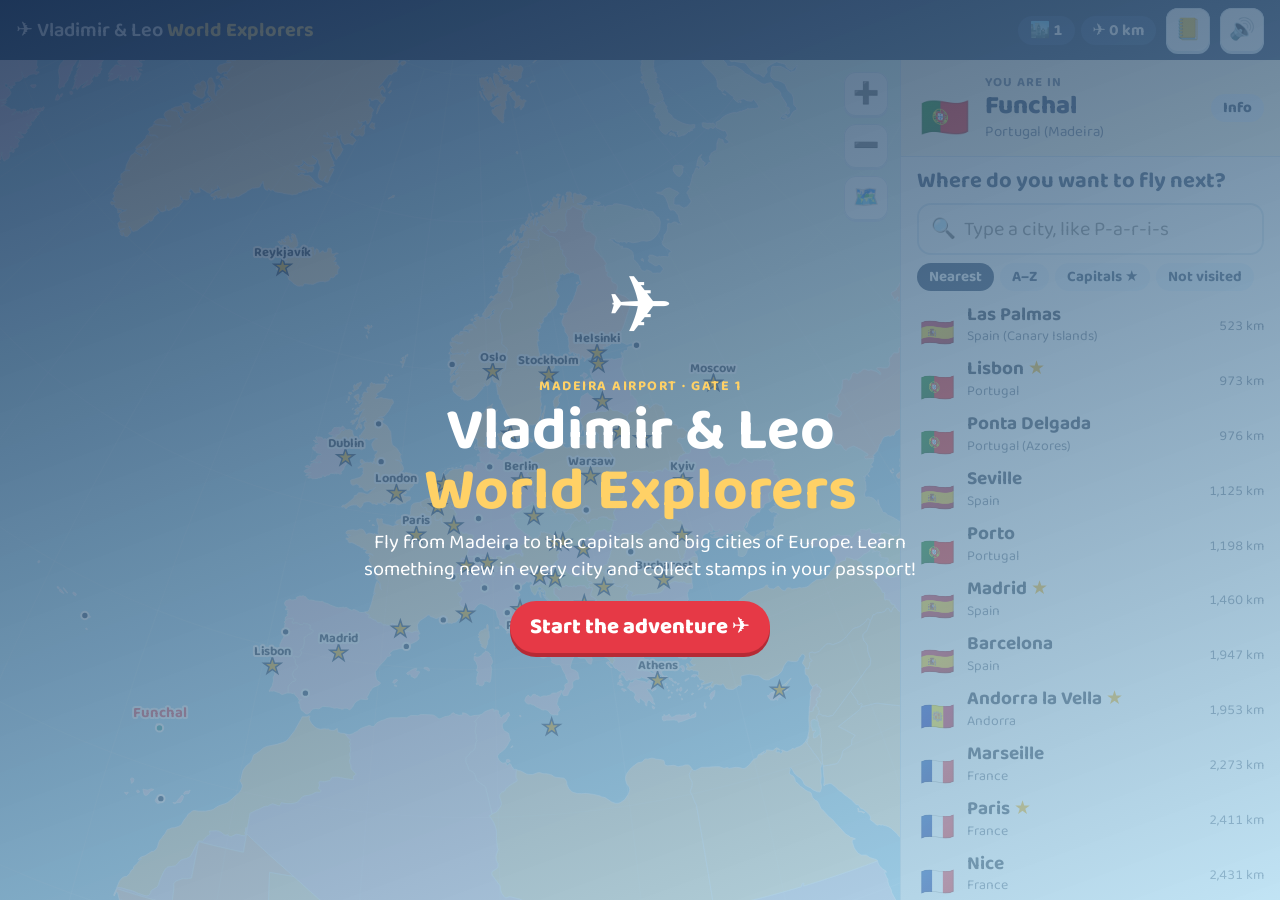
==== vladimir-and-leo/index.html @ 097465ca "Add Vladimir & Leo World Explorers: fly from Madeira around Europe A travel game for kids aged 7-8: " ====
<!doctype html>
<html lang="en">
<head>
<meta charset="utf-8">
<meta name="viewport" content="width=device-width, initial-scale=1, viewport-fit=cover">
<title>Vladimir &amp; Leo World Explorers</title>
<meta name="description" content="A kids' travel game: fly from Madeira Airport to the cities of Europe and learn about each one.">
<link rel="icon" href="data:image/svg+xml,<svg xmlns='http://www.w3.org/2000/svg' viewBox='0 0 100 100'><text y='.9em' font-size='90'>✈️</text></svg>">
<link rel="preconnect" href="https://fonts.googleapis.com">
<link rel="preconnect" href="https://fonts.gstatic.com" crossorigin>
<link href="https://fonts.googleapis.com/css2?family=Baloo+2:wght@500;600;700;800&display=swap" rel="stylesheet">
<link rel="stylesheet" href="style.css">
</head>
<body>

<!-- Ecranul de start -->
<div class="overlay start" id="start">
  <div class="start-card">
    <div class="start-plane" aria-hidden="true">✈️</div>
    <p class="eyebrow">Madeira Airport · Gate 1</p>
    <h1>Vladimir &amp; Leo<br><span>World Explorers</span></h1>
    <p class="lead">Fly from Madeira to the capitals and big cities of Europe. Learn something new in every city and collect stamps in your passport!</p>
    <div class="start-buttons">
      <button class="btn primary" id="start-btn">Start the adventure ✈️</button>
      <button class="btn ghost" id="new-btn" hidden>New journey from Madeira</button>
    </div>
  </div>
</div>

<div class="app" id="app">
  <header class="topbar">
    <div class="brand"><span aria-hidden="true">✈️</span> Vladimir &amp; Leo <b>World Explorers</b></div>
    <div class="chips">
      <span class="chip" id="chip-cities" title="Cities visited">🏙️ 1</span>
      <span class="chip" id="chip-km" title="Kilometers flown">✈️ 0 km</span>
    </div>
    <button class="icon" id="passport-btn" aria-label="Passport">📒</button>
    <button class="icon" id="sound-btn" aria-label="Sound">🔊</button>
  </header>

  <main class="main">
    <section class="map-wrap" id="map-wrap">
      <svg id="map" role="img" aria-label="Map of Europe with cities"></svg>
      <div class="tooltip" id="tooltip" hidden></div>
      <div class="map-controls">
        <button class="icon" id="zoom-in" aria-label="Zoom in">➕</button>
        <button class="icon" id="zoom-out" aria-label="Zoom out">➖</button>
        <button class="icon" id="zoom-home" aria-label="Show all of Europe">🗺️</button>
      </div>
      <button class="btn primary map-fly" id="map-fly" hidden></button>
    </section>

    <aside class="panel" id="panel">
      <div class="here">
        <div class="here-flag" id="here-flag"></div>
        <div>
          <div class="label">You are in</div>
          <div class="here-name" id="here-name"></div>
          <div class="here-country" id="here-country"></div>
        </div>
        <button class="btn small" id="info-btn">Info</button>
      </div>

      <div id="choose">
        <h2>Where do you want to fly next?</h2>
        <div class="search">
          <span aria-hidden="true">🔍</span>
          <input id="search" type="search" placeholder="Type a city, like P-a-r-i-s" autocomplete="off" aria-label="Search for a city">
        </div>
        <div class="filters" role="group" aria-label="Sort and filter">
          <button class="filter on" data-sort="near">Nearest</button>
          <button class="filter" data-sort="az">A–Z</button>
          <button class="filter" data-sort="capitals">Capitals ★</button>
          <button class="filter" data-sort="new">Not visited</button>
        </div>
        <ul class="list" id="list" role="listbox" aria-label="Cities"></ul>
      </div>

      <div class="boarding" id="boarding" hidden>
        <div class="ticket">
          <div class="ticket-top">BOARDING PASS · Vladimir &amp; Leo</div>
          <div class="ticket-route">
            <div><small>From</small><b id="b-from"></b></div>
            <div class="ticket-plane" aria-hidden="true">✈️</div>
            <div><small>To</small><b id="b-to"></b></div>
          </div>
          <div class="ticket-info" id="b-info"></div>
          <div class="progress"><div id="b-progress"></div></div>
        </div>
      </div>
    </aside>
  </main>
</div>

<!-- Cardul orașului -->
<div class="overlay" id="city-card" hidden>
  <div class="card city">
    <div class="stamp" id="stamp" aria-hidden="true"></div>
    <div class="city-emoji" id="c-emoji"></div>
    <p class="eyebrow" id="c-eyebrow"></p>
    <h2 id="c-title"></h2>
    <div class="city-meta">
      <span class="city-flag" id="c-flag"></span>
      <span id="c-country"></span>
      <span class="tag" id="c-capital" hidden>★ Capital city</span>
    </div>
    <p class="airport-note" id="c-airport" hidden></p>
    <div class="hello" id="c-hello"></div>
    <ul class="facts" id="c-facts"></ul>
    <p class="food" id="c-food"></p>
    <div class="card-buttons">
      <button class="btn primary" id="next-btn">Where next? ✈️</button>
      <button class="btn ghost" id="card-passport">📒 Passport</button>
    </div>
  </div>
</div>

<!-- Pașaportul -->
<div class="overlay" id="passport" hidden>
  <div class="card passport">
    <button class="close" id="passport-close" aria-label="Close">✕</button>
    <div class="passport-head">
      <div class="passport-emblem" aria-hidden="true">🌍</div>
      <div>
        <p class="eyebrow">Explorer passport</p>
        <h2>Vladimir &amp; Leo</h2>
      </div>
    </div>
    <div class="stats" id="p-stats"></div>
    <h3>Badges</h3>
    <div class="badges" id="p-badges"></div>
    <h3>Stamps</h3>
    <div class="stamps" id="p-stamps"></div>
  </div>
</div>

<canvas id="confetti" aria-hidden="true"></canvas>

<script src="vendor/d3.min.js"></script>
<script src="vendor/topojson-client.min.js"></script>
<script src="data/world-50m.js"></script>
<script src="data/cities.js"></script>
<script src="game.js"></script>
</body>
</html>
---- vladimir-and-leo/style.css ----
/* Layout: harta ocupă stânga, panoul cu destinații dreapta (dedesubt pe telefon); cardurile apar deasupra. */
:root {
  --sky: #eaf5fc;
  --sea: #a7d8f0;
  --navy: #1d3557;
  --navy-2: #2b4a75;
  --red: #e63946;
  --red-dark: #b62a35;
  --cream: #fff8e8;
  --ink: #17243a;
  --muted: #5d6b80;
  --line: #d5e3ee;
  --green: #2a9d8f;
  --gold: #f2a900;
  --card: #ffffff;
  --font: 'Baloo 2', 'Trebuchet MS', system-ui, sans-serif;
  color-scheme: light;
}
* { box-sizing: border-box; }
html, body { margin: 0; height: 100%; background: var(--sky); color: var(--ink); font-family: var(--font); }
body { overflow: hidden; -webkit-tap-highlight-color: transparent; }
button { font-family: inherit; color: inherit; cursor: pointer; border: none; background: none; }
button:focus-visible, input:focus-visible { outline: 3px solid var(--gold); outline-offset: 2px; }
[hidden] { display: none !important; }

.btn {
  font-weight: 800;
  font-size: 19px;
  border-radius: 999px;
  padding: 8px 20px;
  transition: transform 0.12s;
}
.btn:active { transform: translateY(2px); }
.btn.primary { background: var(--red); color: #fff; box-shadow: 0 4px 0 var(--red-dark); }
.btn.ghost { background: #fff; color: var(--navy); box-shadow: inset 0 0 0 2px var(--line), 0 3px 0 var(--line); }
.btn.small { font-size: 15px; padding: 2px 12px; background: var(--sky); color: var(--navy); }
.icon {
  width: 44px;
  height: 44px;
  flex: none;
  border-radius: 12px;
  background: #fff;
  font-size: 21px;
  display: grid;
  place-items: center;
  box-shadow: 0 2px 0 var(--line), inset 0 0 0 1px var(--line);
}
.eyebrow { margin: 0; font-size: 14px; font-weight: 700; letter-spacing: 1.5px; text-transform: uppercase; color: var(--red); }

/* ---------- aplicația ---------- */
.app { height: 100%; display: flex; flex-direction: column; }
.topbar {
  display: flex;
  align-items: center;
  gap: 10px;
  padding: calc(8px + env(safe-area-inset-top, 0px)) 16px 8px;
  background: var(--navy);
  color: #fff;
}
.brand { font-size: 20px; font-weight: 600; white-space: nowrap; overflow: hidden; text-overflow: ellipsis; flex: 1; min-width: 0; }
.brand b { color: #ffd166; }
.chips { display: flex; gap: 6px; }
.chip { background: var(--navy-2); border-radius: 999px; padding: 2px 12px; font-weight: 700; font-size: 16px; white-space: nowrap; font-variant-numeric: tabular-nums; }

.main { flex: 1; min-height: 0; display: flex; }
.map-wrap { position: relative; flex: 1; min-width: 0; background: var(--sea); overflow: hidden; }
#map { width: 100%; height: 100%; display: block; touch-action: none; cursor: grab; }
#map .country { stroke: #fff; stroke-width: 0.7px; vector-effect: non-scaling-stroke; }
#map .graticule { fill: none; stroke: #fff; stroke-opacity: 0.35; stroke-width: 0.5px; vector-effect: non-scaling-stroke; }
#map .route { fill: none; stroke: var(--red); stroke-width: 3px; stroke-dasharray: 8 7; vector-effect: non-scaling-stroke; }
#map .city { cursor: pointer; }
#map .city .dot { fill: var(--navy); stroke: #fff; vector-effect: non-scaling-stroke; stroke-width: 2px; }
#map .city.capital .dot { fill: var(--gold); stroke: var(--navy); stroke-width: 1.5px; }
#map .city.visited .dot { fill: var(--green); }
#map .city.selected .dot { fill: var(--red); }
#map .city .ring { fill: none; stroke: var(--red); stroke-width: 3px; vector-effect: non-scaling-stroke; opacity: 0; }
#map .city.selected .ring { opacity: 1; animation: ring 1.2s ease-out infinite; }
@keyframes ring { from { stroke-opacity: 1; } to { stroke-opacity: 0; } }
#map .city text {
  font-family: var(--font);
  font-weight: 700;
  fill: var(--ink);
  paint-order: stroke;
  stroke: #fff;
  stroke-width: 4px;
  stroke-linejoin: round;
  pointer-events: none;
}
#map .city.current text { fill: var(--red); }
#map .plane path { fill: var(--red); stroke: #fff; stroke-width: 1.5px; }

.tooltip {
  position: absolute;
  pointer-events: none;
  background: var(--navy);
  color: #fff;
  border-radius: 12px;
  padding: 6px 12px;
  font-size: 16px;
  line-height: 1.2;
  white-space: nowrap;
  transform: translate(-50%, calc(-100% - 14px));
}
.tooltip small { color: #bcd0ea; }
.map-controls { position: absolute; right: 12px; top: 12px; display: flex; flex-direction: column; gap: 8px; }
.map-fly { position: absolute; left: 50%; bottom: 16px; transform: translateX(-50%); font-size: 21px; white-space: nowrap; max-width: calc(100% - 32px); overflow: hidden; text-overflow: ellipsis; }
.map-fly:active { transform: translate(-50%, 2px); }

/* ---------- panoul ---------- */
.panel {
  width: 380px;
  flex: none;
  display: flex;
  flex-direction: column;
  background: #fff;
  border-left: 1px solid var(--line);
  min-height: 0;
}
.here { display: flex; align-items: center; gap: 12px; padding: 12px 16px; border-bottom: 1px solid var(--line); background: var(--cream); }
.here-flag { font-size: 40px; width: 56px; height: 40px; display: grid; place-items: center; flex: none; }
.here-flag img, .city-flag img, .row-flag img { width: 100%; height: 100%; object-fit: contain; }
.here > div:nth-child(2) { flex: 1; min-width: 0; }
.label { font-size: 13px; color: var(--muted); font-weight: 700; text-transform: uppercase; letter-spacing: 1px; }
.here-name { font-size: 26px; font-weight: 800; line-height: 1.05; color: var(--navy); }
.here-country { font-size: 15px; color: var(--muted); }
#choose { display: flex; flex-direction: column; min-height: 0; flex: 1; padding: 12px 16px 0; }
#choose h2 { margin: 0 0 8px; font-size: 22px; line-height: 1.15; text-wrap: balance; color: var(--navy); }
.search {
  display: flex;
  align-items: center;
  gap: 8px;
  border: 2px solid var(--line);
  border-radius: 14px;
  padding: 2px 12px;
  font-size: 20px;
}
.search:focus-within { border-color: var(--navy); }
.search input { flex: 1; min-width: 0; border: none; outline: none; font: inherit; font-size: 20px; padding: 6px 0; background: transparent; color: var(--ink); }
.filters { display: flex; flex-wrap: wrap; gap: 6px; margin: 8px 0; }
.filter { font-size: 15px; font-weight: 700; padding: 2px 12px; border-radius: 999px; background: var(--sky); color: var(--navy); }
.filter.on { background: var(--navy); color: #fff; }
.list { list-style: none; margin: 0 -16px; padding: 0 8px 16px; overflow-y: auto; flex: 1; min-height: 0; }
.row {
  display: grid;
  grid-template-columns: 40px 1fr auto;
  align-items: center;
  gap: 10px;
  padding: 6px 8px;
  border-radius: 12px;
  cursor: pointer;
}
.row:hover, .row.hover { background: var(--sky); }
.row.selected { background: #ffe9eb; box-shadow: inset 0 0 0 2px var(--red); }
.row-flag { width: 40px; height: 28px; font-size: 28px; display: grid; place-items: center; }
.row-name { font-size: 19px; font-weight: 700; line-height: 1.1; }
.row-name .star { color: var(--gold); }
.row-name .seen { color: var(--green); font-size: 15px; }
.row-sub { font-size: 14px; color: var(--muted); }
.row-km { font-size: 14px; color: var(--muted); text-align: right; font-variant-numeric: tabular-nums; white-space: nowrap; }
.row .btn { grid-column: 1 / -1; margin-top: 4px; }
.empty { color: var(--muted); padding: 12px 8px; font-size: 17px; }

/* ---------- biletul de îmbarcare ---------- */
.boarding { padding: 16px; }
.ticket { background: var(--cream); border: 2px dashed #e6c98f; border-radius: 18px; padding: 14px 16px; }
.ticket-top { font-size: 13px; font-weight: 800; letter-spacing: 2px; color: var(--red); }
.ticket-route { display: flex; align-items: center; justify-content: space-between; gap: 8px; margin: 10px 0; }
.ticket-route small { display: block; color: var(--muted); font-size: 13px; text-transform: uppercase; letter-spacing: 1px; }
.ticket-route b { font-size: 24px; line-height: 1.05; color: var(--navy); }
.ticket-route > div:last-child { text-align: right; }
.ticket-plane { font-size: 30px; animation: fly 1s ease-in-out infinite alternate; }
@keyframes fly { from { transform: translateY(-3px); } to { transform: translateY(3px); } }
.ticket-info { font-size: 17px; color: var(--ink); }
.progress { height: 10px; background: #f0e2c2; border-radius: 999px; margin-top: 10px; overflow: hidden; }
.progress div { height: 100%; width: 0; background: var(--red); border-radius: 999px; }

/* ---------- carduri ---------- */
.overlay {
  position: fixed;
  inset: 0;
  z-index: 10;
  display: grid;
  place-items: center;
  padding: 16px;
  background: rgba(23, 36, 58, 0.5);
  overflow-y: auto;
}
.card {
  position: relative;
  width: 100%;
  max-width: 520px;
  background: var(--card);
  border-radius: 24px;
  padding: 22px 22px 20px;
  box-shadow: 0 18px 50px rgba(23, 36, 58, 0.35);
  animation: pop 0.35s ease-out;
}
@keyframes pop { from { transform: translateY(20px) scale(0.95); opacity: 0; } to { transform: none; opacity: 1; } }
.city { text-align: center; }
.city-emoji { font-size: 64px; line-height: 1; }
.city h2 { margin: 2px 0 4px; font-size: 38px; line-height: 1.05; color: var(--navy); text-wrap: balance; }
.city-meta { display: flex; flex-wrap: wrap; align-items: center; justify-content: center; gap: 8px; font-size: 18px; color: var(--muted); }
.city-flag { width: 36px; height: 26px; font-size: 26px; display: grid; place-items: center; }
.tag { background: #fff3cc; color: #8a6100; border-radius: 999px; padding: 0 10px; font-weight: 700; font-size: 15px; }
.airport-note { background: var(--sky); border-radius: 12px; padding: 6px 12px; font-size: 16px; margin: 10px 0 0; }
.hello { margin: 12px 0 6px; font-size: 19px; }
.hello b { font-size: 26px; color: var(--red); }
.facts { list-style: none; padding: 0; margin: 10px 0; display: grid; gap: 8px; text-align: left; }
.facts li { background: var(--cream); border-radius: 12px; padding: 8px 12px 8px 40px; font-size: 18px; line-height: 1.3; position: relative; }
.facts li::before { content: '💡'; position: absolute; left: 10px; top: 8px; }
.food { font-size: 17px; color: var(--muted); margin: 6px 0 14px; }
.card-buttons { display: flex; flex-wrap: wrap; gap: 10px; justify-content: center; }
.stamp {
  position: absolute;
  top: 14px;
  right: 14px;
  width: 92px;
  height: 92px;
  border: 4px solid var(--red);
  border-radius: 50%;
  color: var(--red);
  display: grid;
  place-items: center;
  text-align: center;
  font-weight: 800;
  font-size: 12px;
  line-height: 1.1;
  transform: rotate(-14deg);
  opacity: 0.85;
  animation: stampin 0.5s 0.4s ease-out both;
}
@keyframes stampin { from { transform: rotate(-14deg) scale(2.2); opacity: 0; } to { transform: rotate(-14deg) scale(1); opacity: 0.85; } }

/* ---------- pașaport ---------- */
.passport { max-width: 640px; background: var(--cream); }
.close { position: absolute; top: 12px; right: 12px; width: 40px; height: 40px; font-size: 20px; border-radius: 50%; background: #fff; }
.passport-head { display: flex; align-items: center; gap: 14px; background: var(--navy); color: #fff; border-radius: 16px; padding: 12px 16px; margin-right: 44px; }
.passport-head h2 { margin: 0; font-size: 28px; color: #ffd166; }
.passport-head .eyebrow { color: #bcd0ea; }
.passport-emblem { font-size: 44px; }
.stats { display: grid; grid-template-columns: repeat(3, 1fr); gap: 8px; margin: 14px 0; }
.stat { background: #fff; border-radius: 14px; padding: 8px; text-align: center; }
.stat b { display: block; font-size: 28px; color: var(--navy); font-variant-numeric: tabular-nums; }
.stat span { font-size: 14px; color: var(--muted); }
.passport h3 { margin: 12px 0 8px; color: var(--navy); font-size: 20px; }
.badges { display: grid; grid-template-columns: repeat(auto-fill, minmax(140px, 1fr)); gap: 8px; }
.badge { background: #fff; border-radius: 14px; padding: 8px; text-align: center; font-size: 14px; line-height: 1.2; color: var(--muted); }
.badge .b-icon { font-size: 30px; display: block; filter: grayscale(1); opacity: 0.4; }
.badge.got { color: var(--ink); box-shadow: inset 0 0 0 2px var(--gold); }
.badge.got .b-icon { filter: none; opacity: 1; }
.badge b { display: block; font-size: 15px; }
.stamps { display: grid; grid-template-columns: repeat(auto-fill, minmax(96px, 1fr)); gap: 10px; }
.pstamp {
  aspect-ratio: 1;
  max-width: 100%;
  border: 3px solid var(--c, var(--red));
  color: var(--c, var(--red));
  border-radius: 50%;
  display: grid;
  place-items: center;
  text-align: center;
  font-weight: 800;
  font-size: 13px;
  line-height: 1.1;
  padding: 6px;
  background: #fff;
}
.pstamp span { font-size: 26px; display: block; }

/* ---------- start ---------- */
.start { background: linear-gradient(160deg, rgba(29, 53, 87, 0.85), rgba(167, 216, 240, 0.7)); }
.start-card { max-width: 560px; text-align: center; color: #fff; }
.start-plane { font-size: 80px; animation: takeoff 3s ease-in-out infinite; display: inline-block; }
@keyframes takeoff { 0%, 100% { transform: translate(-10px, 6px) rotate(-6deg); } 50% { transform: translate(10px, -6px) rotate(4deg); } }
.start .eyebrow { color: #ffd166; }
.start h1 { margin: 4px 0 8px; font-size: clamp(36px, 8vw, 60px); line-height: 1; text-wrap: balance; }
.start h1 span { color: #ffd166; }
.lead { font-size: 20px; line-height: 1.35; margin: 0 auto 18px; max-width: 46ch; }
.start-buttons { display: flex; flex-direction: column; align-items: center; gap: 10px; }
.start-buttons .btn { font-size: 22px; }

#confetti { position: fixed; inset: 0; width: 100%; height: 100%; pointer-events: none; z-index: 30; }

@media (max-width: 820px) {
  .main { flex-direction: column; }
  .map-wrap { flex: none; height: 44vh; }
  .panel { width: auto; flex: 1; border-left: none; border-top: 1px solid var(--line); }
  .brand { font-size: 16px; white-space: normal; line-height: 1.1; }
  .brand > span { display: none; }
  .brand b { display: block; line-height: 1; }
  .chip { font-size: 14px; padding: 2px 8px; }
  .here { padding: 8px 16px; }
  .here-name { font-size: 22px; }
  .stamp { width: 74px; height: 74px; font-size: 10px; }
  .city h2 { font-size: 32px; }
}
@media (max-width: 440px) {
  #chip-km { display: none; }
  .brand { font-size: 15px; }
}
@media (prefers-reduced-motion: reduce) {
  .start-plane, .ticket-plane, #map .city.selected .ring { animation: none; }
}
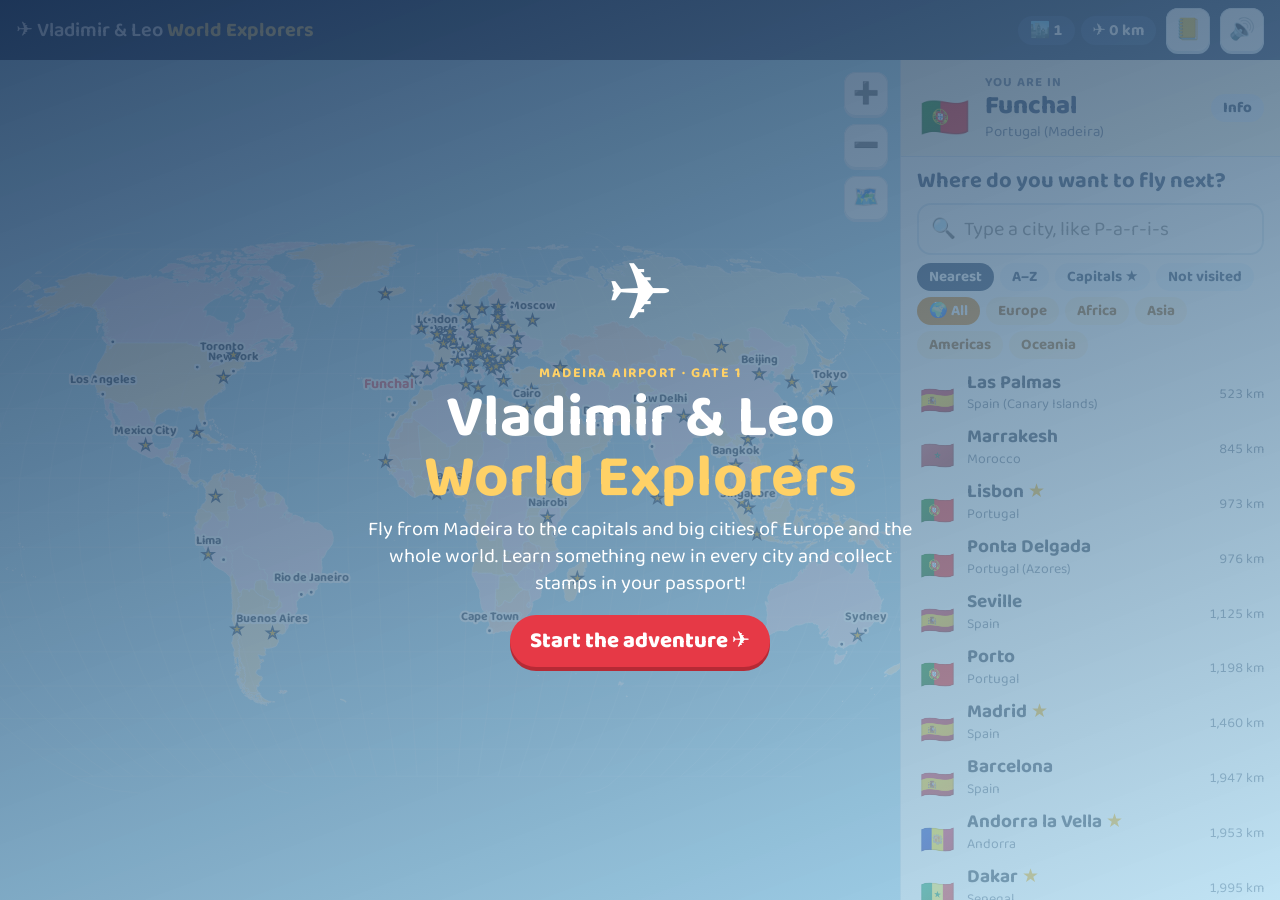
==== commit 962decd6: "Extend World Explorers to big cities around the world Adds 55 capitals and big cities in Africa, Asi" ====
--- a/vladimir-and-leo/index.html
+++ b/vladimir-and-leo/index.html
@@ -4,7 +4,7 @@
 <meta charset="utf-8">
 <meta name="viewport" content="width=device-width, initial-scale=1, viewport-fit=cover">
 <title>Vladimir &amp; Leo World Explorers</title>
-<meta name="description" content="A kids' travel game: fly from Madeira Airport to the cities of Europe and learn about each one.">
+<meta name="description" content="A kids' travel game: fly from Madeira Airport to the big cities of Europe and the world and learn about each one.">
 <link rel="icon" href="data:image/svg+xml,<svg xmlns='http://www.w3.org/2000/svg' viewBox='0 0 100 100'><text y='.9em' font-size='90'>✈️</text></svg>">
 <link rel="preconnect" href="https://fonts.googleapis.com">
 <link rel="preconnect" href="https://fonts.gstatic.com" crossorigin>
@@ -19,7 +19,7 @@
     <div class="start-plane" aria-hidden="true">✈️</div>
     <p class="eyebrow">Madeira Airport · Gate 1</p>
     <h1>Vladimir &amp; Leo<br><span>World Explorers</span></h1>
-    <p class="lead">Fly from Madeira to the capitals and big cities of Europe. Learn something new in every city and collect stamps in your passport!</p>
+    <p class="lead">Fly from Madeira to the capitals and big cities of Europe and the whole world. Learn something new in every city and collect stamps in your passport!</p>
     <div class="start-buttons">
       <button class="btn primary" id="start-btn">Start the adventure ✈️</button>
       <button class="btn ghost" id="new-btn" hidden>New journey from Madeira</button>
@@ -40,12 +40,12 @@
 
   <main class="main">
     <section class="map-wrap" id="map-wrap">
-      <svg id="map" role="img" aria-label="Map of Europe with cities"></svg>
+      <svg id="map" role="img" aria-label="World map with cities"></svg>
       <div class="tooltip" id="tooltip" hidden></div>
       <div class="map-controls">
         <button class="icon" id="zoom-in" aria-label="Zoom in">➕</button>
         <button class="icon" id="zoom-out" aria-label="Zoom out">➖</button>
-        <button class="icon" id="zoom-home" aria-label="Show all of Europe">🗺️</button>
+        <button class="icon" id="zoom-home" aria-label="Show the whole world">🗺️</button>
       </div>
       <button class="btn primary map-fly" id="map-fly" hidden></button>
     </section>
@@ -72,6 +72,14 @@
           <button class="filter" data-sort="az">A–Z</button>
           <button class="filter" data-sort="capitals">Capitals ★</button>
           <button class="filter" data-sort="new">Not visited</button>
+        </div>
+        <div class="filters regions" role="group" aria-label="Continent">
+          <button class="filter on" data-region="all">🌍 All</button>
+          <button class="filter" data-region="Europe">Europe</button>
+          <button class="filter" data-region="Africa">Africa</button>
+          <button class="filter" data-region="Asia">Asia</button>
+          <button class="filter" data-region="Americas">Americas</button>
+          <button class="filter" data-region="Oceania">Oceania</button>
         </div>
         <ul class="list" id="list" role="listbox" aria-label="Cities"></ul>
       </div>
@@ -140,6 +148,7 @@
 <script src="vendor/topojson-client.min.js"></script>
 <script src="data/world-50m.js"></script>
 <script src="data/cities.js"></script>
+<script src="data/world-cities.js"></script>
 <script src="game.js"></script>
 </body>
 </html>
--- a/vladimir-and-leo/style.css
+++ b/vladimir-and-leo/style.css
@@ -136,7 +136,10 @@
 }
 .search:focus-within { border-color: var(--navy); }
 .search input { flex: 1; min-width: 0; border: none; outline: none; font: inherit; font-size: 20px; padding: 6px 0; background: transparent; color: var(--ink); }
-.filters { display: flex; flex-wrap: wrap; gap: 6px; margin: 8px 0; }
+.filters { display: flex; flex-wrap: wrap; gap: 6px; margin: 8px 0 0; }
+.filters.regions { margin: 6px 0 8px; }
+.filters.regions .filter { background: #fff3e0; color: #8a4b00; }
+.filters.regions .filter.on { background: #e07b00; color: #fff; }
 .filter { font-size: 15px; font-weight: 700; padding: 2px 12px; border-radius: 999px; background: var(--sky); color: var(--navy); }
 .filter.on { background: var(--navy); color: #fff; }
 .list { list-style: none; margin: 0 -16px; padding: 0 8px 16px; overflow-y: auto; flex: 1; min-height: 0; }
